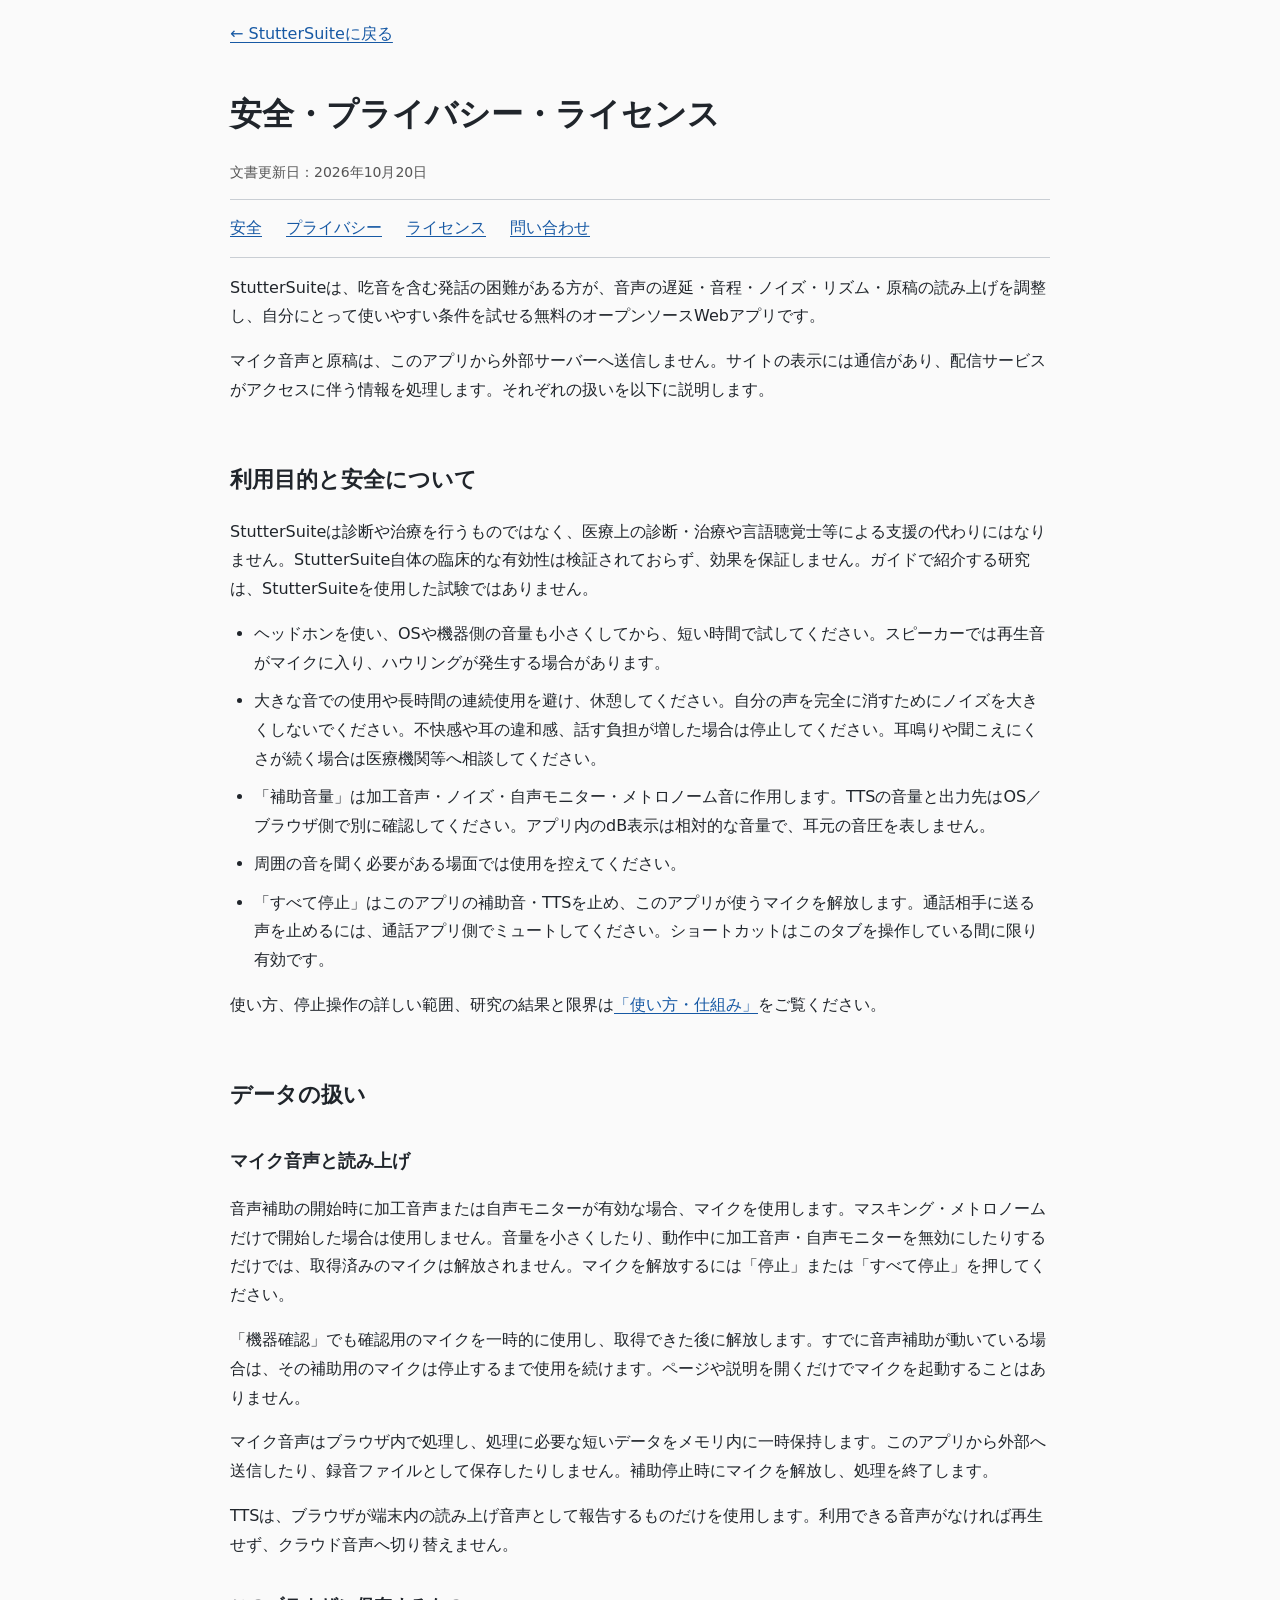
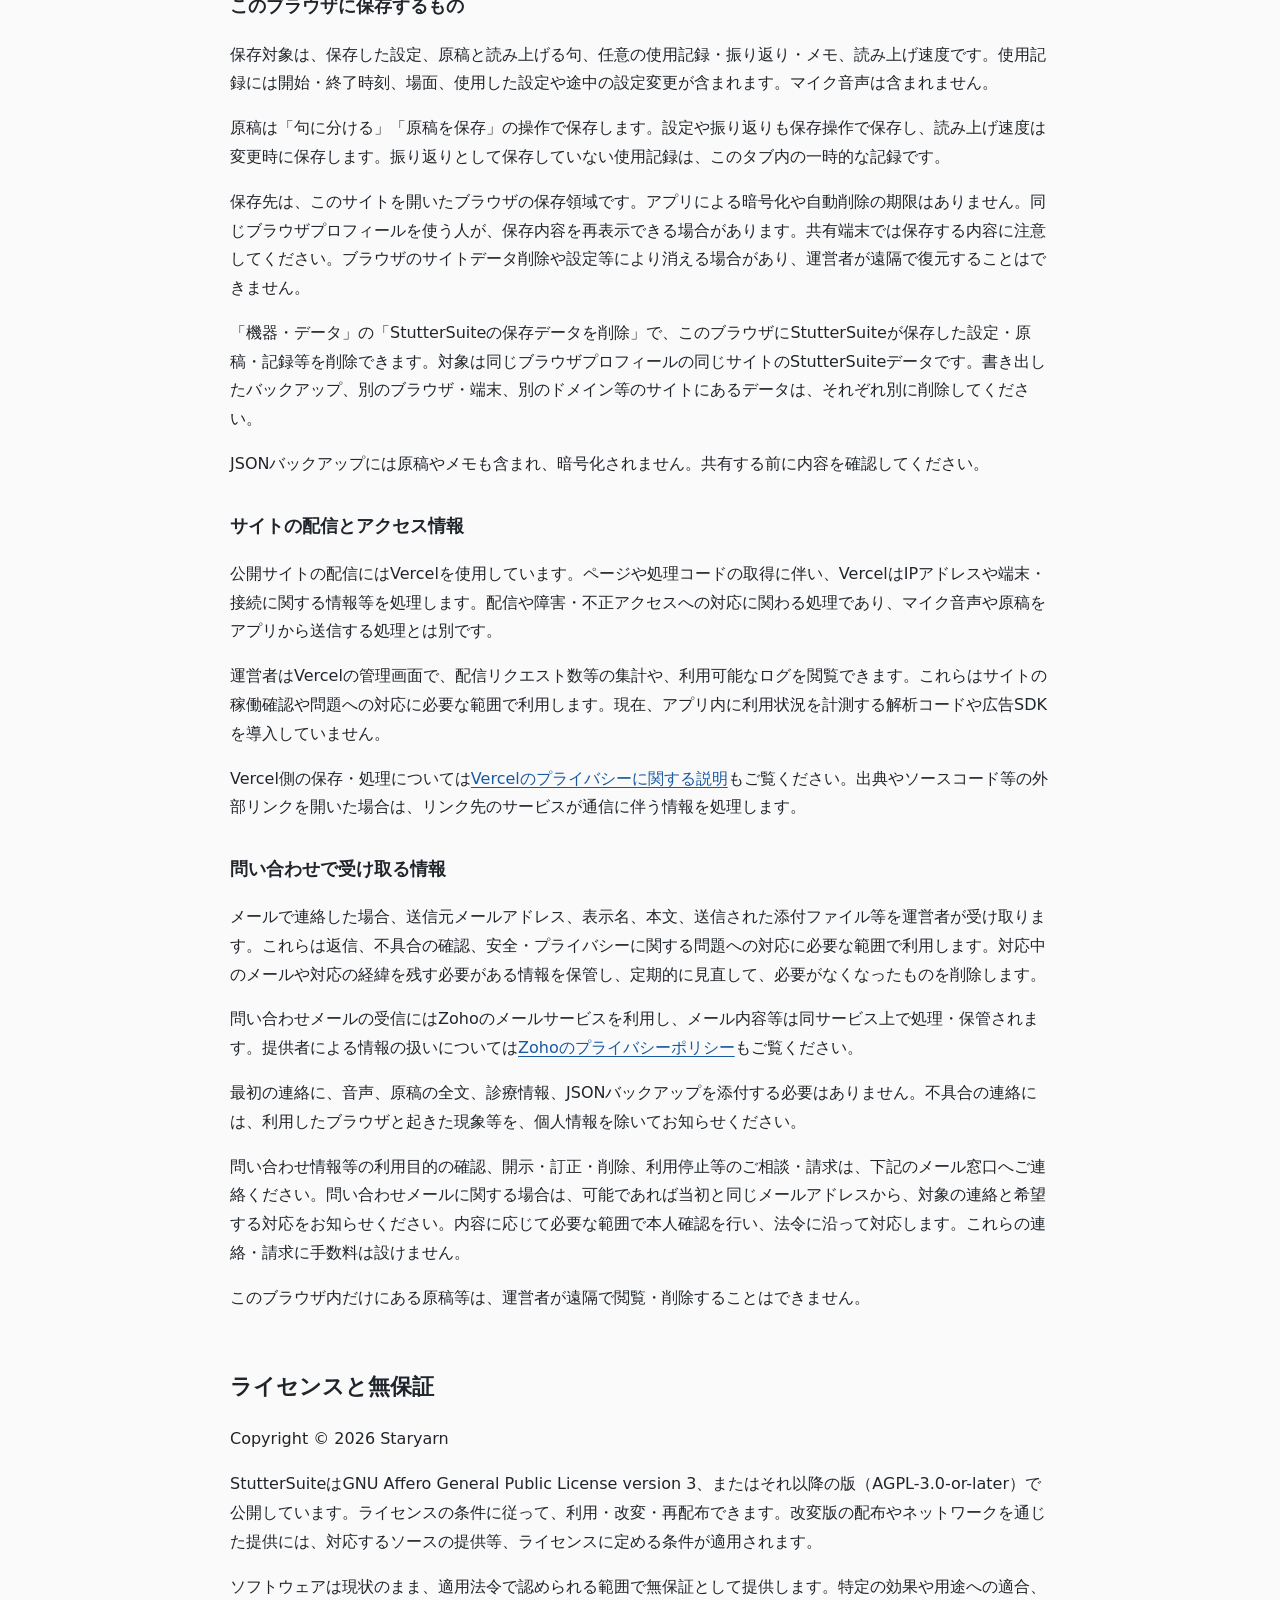
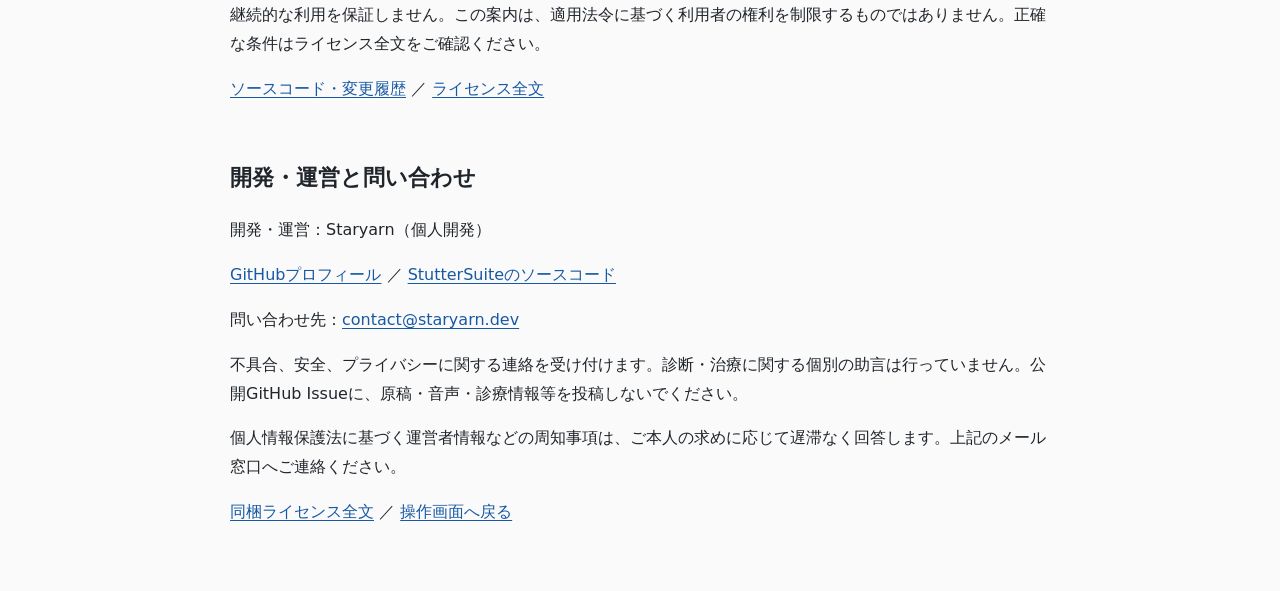
==== about.html @ b115520c "Add safety, privacy and license notices with clear volume guidance" ====
<!doctype html><!-- SPDX-License-Identifier: AGPL-3.0-or-later -->
<html lang="ja">
<head><meta charset="utf-8"><meta name="viewport" content="width=device-width, initial-scale=1"><title>安全・プライバシー・ライセンス | StutterSuite</title><link rel="stylesheet" href="about.css"></head>
<body><a class="skip" href="#main">本文へ移動</a><header><a href="index.html">← StutterSuiteに戻る</a></header>
<main id="main"><h1>安全・プライバシー・ライセンス</h1><p class="updated">文書更新日：2026年10月20日</p>
<nav aria-label="このページの目次"><a href="#safety">安全</a><a href="#privacy">プライバシー</a><a href="#license">ライセンス</a><a href="#contact">問い合わせ</a></nav>
<p>StutterSuiteは、吃音を含む発話の困難がある方が、音声の遅延・音程・ノイズ・リズム・原稿の読み上げを調整し、自分にとって使いやすい条件を試せる無料のオープンソースWebアプリです。</p>
<p>マイク音声と原稿は、このアプリから外部サーバーへ送信しません。サイトの表示には通信があり、配信サービスがアクセスに伴う情報を処理します。それぞれの扱いを以下に説明します。</p>
<h2 id="safety">利用目的と安全について</h2>
<p>StutterSuiteは診断や治療を行うものではなく、医療上の診断・治療や言語聴覚士等による支援の代わりにはなりません。StutterSuite自体の臨床的な有効性は検証されておらず、効果を保証しません。ガイドで紹介する研究は、StutterSuiteを使用した試験ではありません。</p>
<ul><li>ヘッドホンを使い、OSや機器側の音量も小さくしてから、短い時間で試してください。スピーカーでは再生音がマイクに入り、ハウリングが発生する場合があります。</li><li>大きな音での使用や長時間の連続使用を避け、休憩してください。自分の声を完全に消すためにノイズを大きくしないでください。不快感や耳の違和感、話す負担が増した場合は停止してください。耳鳴りや聞こえにくさが続く場合は医療機関等へ相談してください。</li><li>「補助音量」は加工音声・ノイズ・自声モニター・メトロノーム音に作用します。TTSの音量と出力先はOS／ブラウザ側で別に確認してください。アプリ内のdB表示は相対的な音量で、耳元の音圧を表しません。</li><li>周囲の音を聞く必要がある場面では使用を控えてください。</li><li>「すべて停止」はこのアプリの補助音・TTSを止め、このアプリが使うマイクを解放します。通話相手に送る声を止めるには、通話アプリ側でミュートしてください。ショートカットはこのタブを操作している間に限り有効です。</li></ul>
<p>使い方、停止操作の詳しい範囲、研究の結果と限界は<a href="index.html#guide-start">「使い方・仕組み」</a>をご覧ください。</p>
<h2 id="privacy">データの扱い</h2>
<h3>マイク音声と読み上げ</h3>
<p>音声補助の開始時に加工音声または自声モニターが有効な場合、マイクを使用します。マスキング・メトロノームだけで開始した場合は使用しません。音量を小さくしたり、動作中に加工音声・自声モニターを無効にしたりするだけでは、取得済みのマイクは解放されません。マイクを解放するには「停止」または「すべて停止」を押してください。</p>
<p>「機器確認」でも確認用のマイクを一時的に使用し、取得できた後に解放します。すでに音声補助が動いている場合は、その補助用のマイクは停止するまで使用を続けます。ページや説明を開くだけでマイクを起動することはありません。</p>
<p>マイク音声はブラウザ内で処理し、処理に必要な短いデータをメモリ内に一時保持します。このアプリから外部へ送信したり、録音ファイルとして保存したりしません。補助停止時にマイクを解放し、処理を終了します。</p>
<p>TTSは、ブラウザが端末内の読み上げ音声として報告するものだけを使用します。利用できる音声がなければ再生せず、クラウド音声へ切り替えません。</p>
<h3>このブラウザに保存するもの</h3>
<p>保存対象は、保存した設定、原稿と読み上げる句、任意の使用記録・振り返り・メモ、読み上げ速度です。使用記録には開始・終了時刻、場面、使用した設定や途中の設定変更が含まれます。マイク音声は含まれません。</p>
<p>原稿は「句に分ける」「原稿を保存」の操作で保存します。設定や振り返りも保存操作で保存し、読み上げ速度は変更時に保存します。振り返りとして保存していない使用記録は、このタブ内の一時的な記録です。</p>
<p>保存先は、このサイトを開いたブラウザの保存領域です。アプリによる暗号化や自動削除の期限はありません。同じブラウザプロフィールを使う人が、保存内容を再表示できる場合があります。共有端末では保存する内容に注意してください。ブラウザのサイトデータ削除や設定等により消える場合があり、運営者が遠隔で復元することはできません。</p>
<p>「機器・データ」の「StutterSuiteの保存データを削除」で、このブラウザにStutterSuiteが保存した設定・原稿・記録等を削除できます。対象は同じブラウザプロフィールの同じサイトのStutterSuiteデータです。書き出したバックアップ、別のブラウザ・端末、別のドメイン等のサイトにあるデータは、それぞれ別に削除してください。</p>
<p>JSONバックアップには原稿やメモも含まれ、暗号化されません。共有する前に内容を確認してください。</p>
<h3>サイトの配信とアクセス情報</h3>
<p>公開サイトの配信にはVercelを使用しています。ページや処理コードの取得に伴い、VercelはIPアドレスや端末・接続に関する情報等を処理します。配信や障害・不正アクセスへの対応に関わる処理であり、マイク音声や原稿をアプリから送信する処理とは別です。</p>
<p>運営者はVercelの管理画面で、配信リクエスト数等の集計や、利用可能なログを閲覧できます。これらはサイトの稼働確認や問題への対応に必要な範囲で利用します。現在、アプリ内に利用状況を計測する解析コードや広告SDKを導入していません。</p>
<p>Vercel側の保存・処理については<a href="https://vercel.com/legal/privacy-notice">Vercelのプライバシーに関する説明</a>もご覧ください。出典やソースコード等の外部リンクを開いた場合は、リンク先のサービスが通信に伴う情報を処理します。</p>
<h3>問い合わせで受け取る情報</h3>
<p>メールで連絡した場合、送信元メールアドレス、表示名、本文、送信された添付ファイル等を運営者が受け取ります。これらは返信、不具合の確認、安全・プライバシーに関する問題への対応に必要な範囲で利用します。対応中のメールや対応の経緯を残す必要がある情報を保管し、定期的に見直して、必要がなくなったものを削除します。</p>
<p>問い合わせメールの受信にはZohoのメールサービスを利用し、メール内容等は同サービス上で処理・保管されます。提供者による情報の扱いについては<a href="https://www.zoho.com/privacy.html">Zohoのプライバシーポリシー</a>もご覧ください。</p>
<p>最初の連絡に、音声、原稿の全文、診療情報、JSONバックアップを添付する必要はありません。不具合の連絡には、利用したブラウザと起きた現象等を、個人情報を除いてお知らせください。</p>
<p>問い合わせ情報等の利用目的の確認、開示・訂正・削除、利用停止等のご相談・請求は、下記のメール窓口へご連絡ください。問い合わせメールに関する場合は、可能であれば当初と同じメールアドレスから、対象の連絡と希望する対応をお知らせください。内容に応じて必要な範囲で本人確認を行い、法令に沿って対応します。これらの連絡・請求に手数料は設けません。</p>
<p>このブラウザ内だけにある原稿等は、運営者が遠隔で閲覧・削除することはできません。</p>
<h2 id="license">ライセンスと無保証</h2>
<p>Copyright © 2026 Staryarn</p>
<p>StutterSuiteはGNU Affero General Public License version 3、またはそれ以降の版（AGPL-3.0-or-later）で公開しています。ライセンスの条件に従って、利用・改変・再配布できます。改変版の配布やネットワークを通じた提供には、対応するソースの提供等、ライセンスに定める条件が適用されます。</p>
<p>ソフトウェアは現状のまま、適用法令で認められる範囲で無保証として提供します。特定の効果や用途への適合、継続的な利用を保証しません。この案内は、適用法令に基づく利用者の権利を制限するものではありません。正確な条件はライセンス全文をご確認ください。</p>
<p><a href="https://github.com/staryarn/stuttersuite-oss">ソースコード・変更履歴</a> ／ <a href="https://github.com/staryarn/stuttersuite-oss/blob/main/LICENSE">ライセンス全文</a></p>
<h2 id="contact">開発・運営と問い合わせ</h2>
<p>開発・運営：Staryarn（個人開発）</p>
<p><a href="https://github.com/staryarn">GitHubプロフィール</a> ／ <a href="https://github.com/staryarn/stuttersuite-oss">StutterSuiteのソースコード</a></p>
<p>問い合わせ先：<a href="mailto:contact@staryarn.dev">contact@staryarn.dev</a></p>
<p>不具合、安全、プライバシーに関する連絡を受け付けます。診断・治療に関する個別の助言は行っていません。公開GitHub Issueに、原稿・音声・診療情報等を投稿しないでください。</p>
<p>個人情報保護法に基づく運営者情報などの周知事項は、ご本人の求めに応じて遅滞なく回答します。上記のメール窓口へご連絡ください。</p>
<p><a href="LICENSE">同梱ライセンス全文</a> ／ <a href="index.html">操作画面へ戻る</a></p></main></body></html>
---- about.css ----
/* SPDX-License-Identifier: AGPL-3.0-or-later */
:root{color-scheme:light dark;font-family:system-ui,-apple-system,"Segoe UI",sans-serif;line-height:1.8;background:#fafafa;color:#20252b}
*{box-sizing:border-box}body{margin:0}header,main{width:min(100% - 32px,820px);margin:auto}header{padding:20px 0 8px}main{padding:12px 0 48px}h1{font-size:clamp(1.5rem,4vw,2rem);line-height:1.5}h2{font-size:1.4rem;margin-top:2.4em;scroll-margin-top:20px}h3{font-size:1.1rem;margin-top:1.8em}a{color:#1759a4;text-underline-offset:3px;overflow-wrap:anywhere}a:focus-visible{outline:3px solid #b06b00;outline-offset:4px}p,li{overflow-wrap:anywhere}li{margin:.6em 0}ul{padding-left:1.5em}nav{display:flex;gap:12px 24px;flex-wrap:wrap;border-block:1px solid #c9ced4;padding:14px 0}.updated{font-size:.875rem;color:#555}.skip{position:absolute;left:-9999px}.skip:focus{position:fixed;left:16px;top:8px;background:#fff;padding:8px;z-index:1}
@media(prefers-color-scheme:dark){:root{background:#1b1b1b;color:#eee}a{color:#a9cfff}.updated{color:#bbb}.skip:focus{background:#222}nav{border-color:#555}}
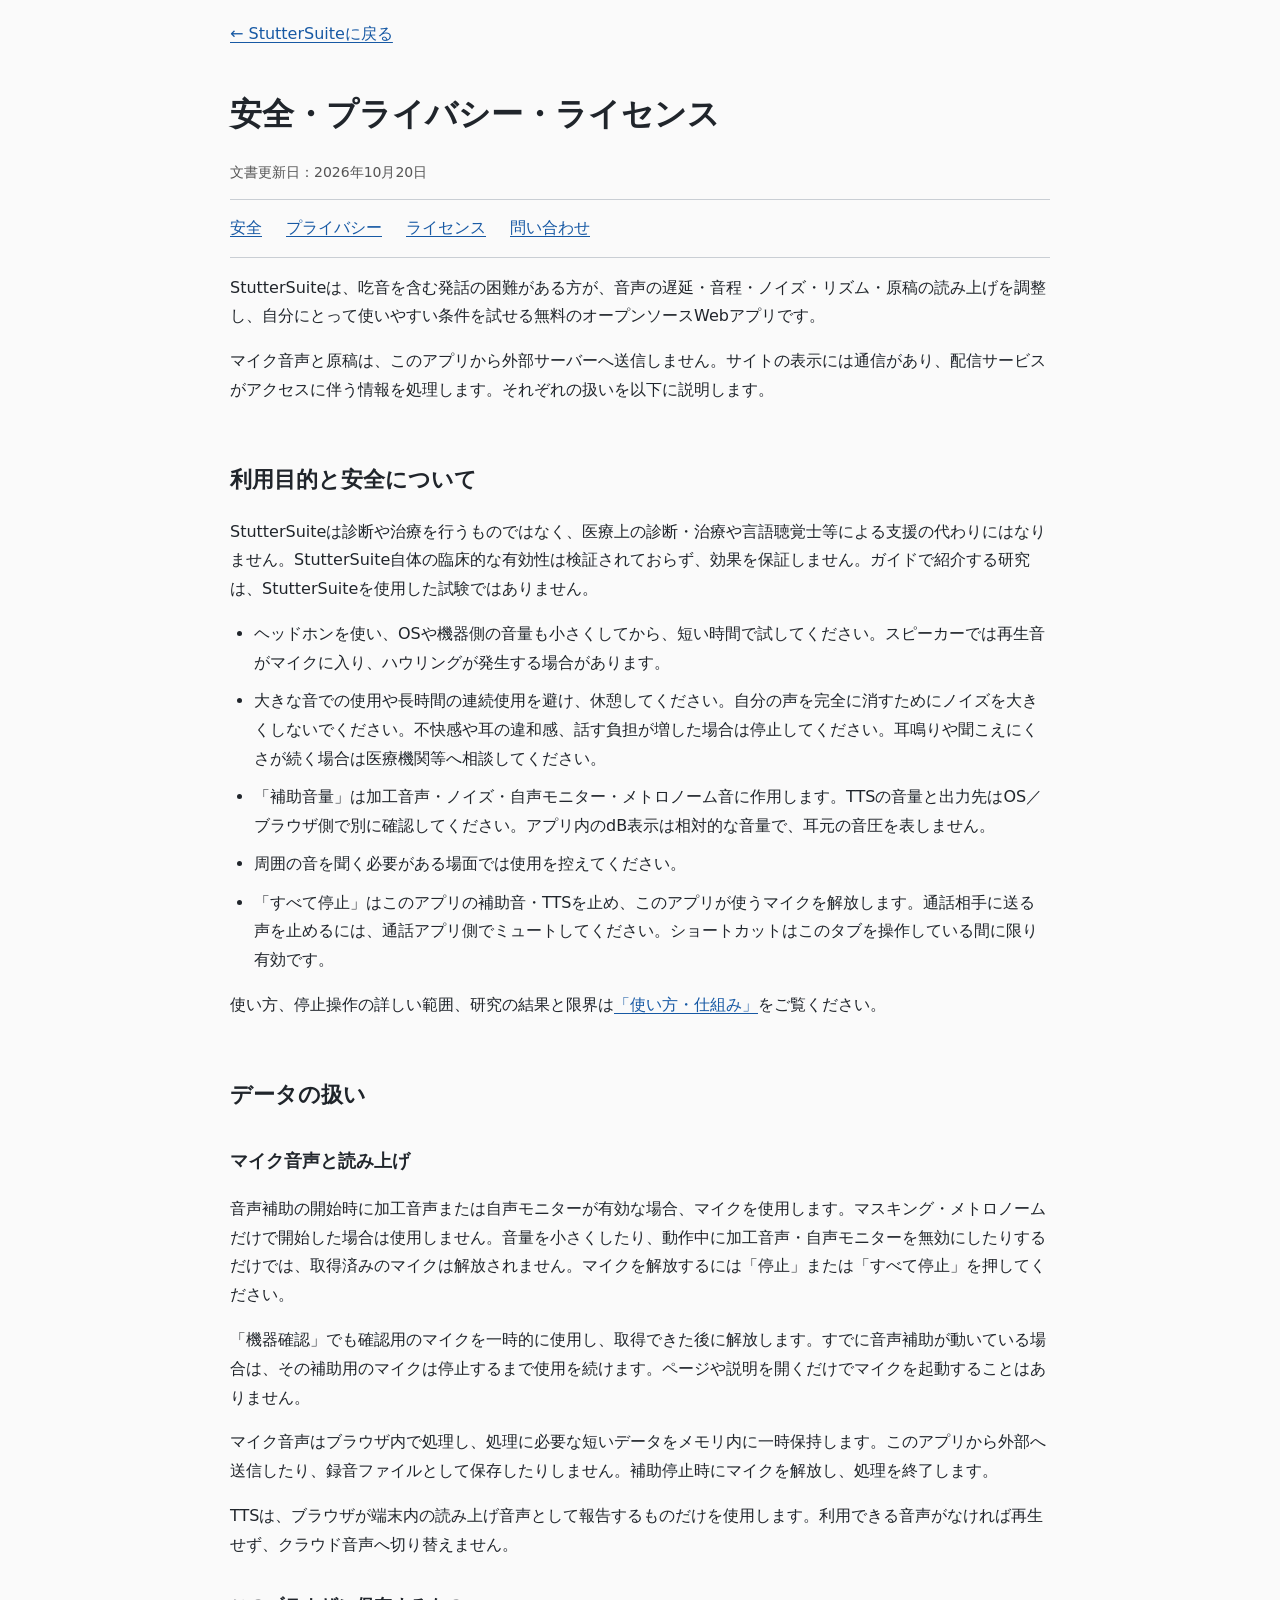
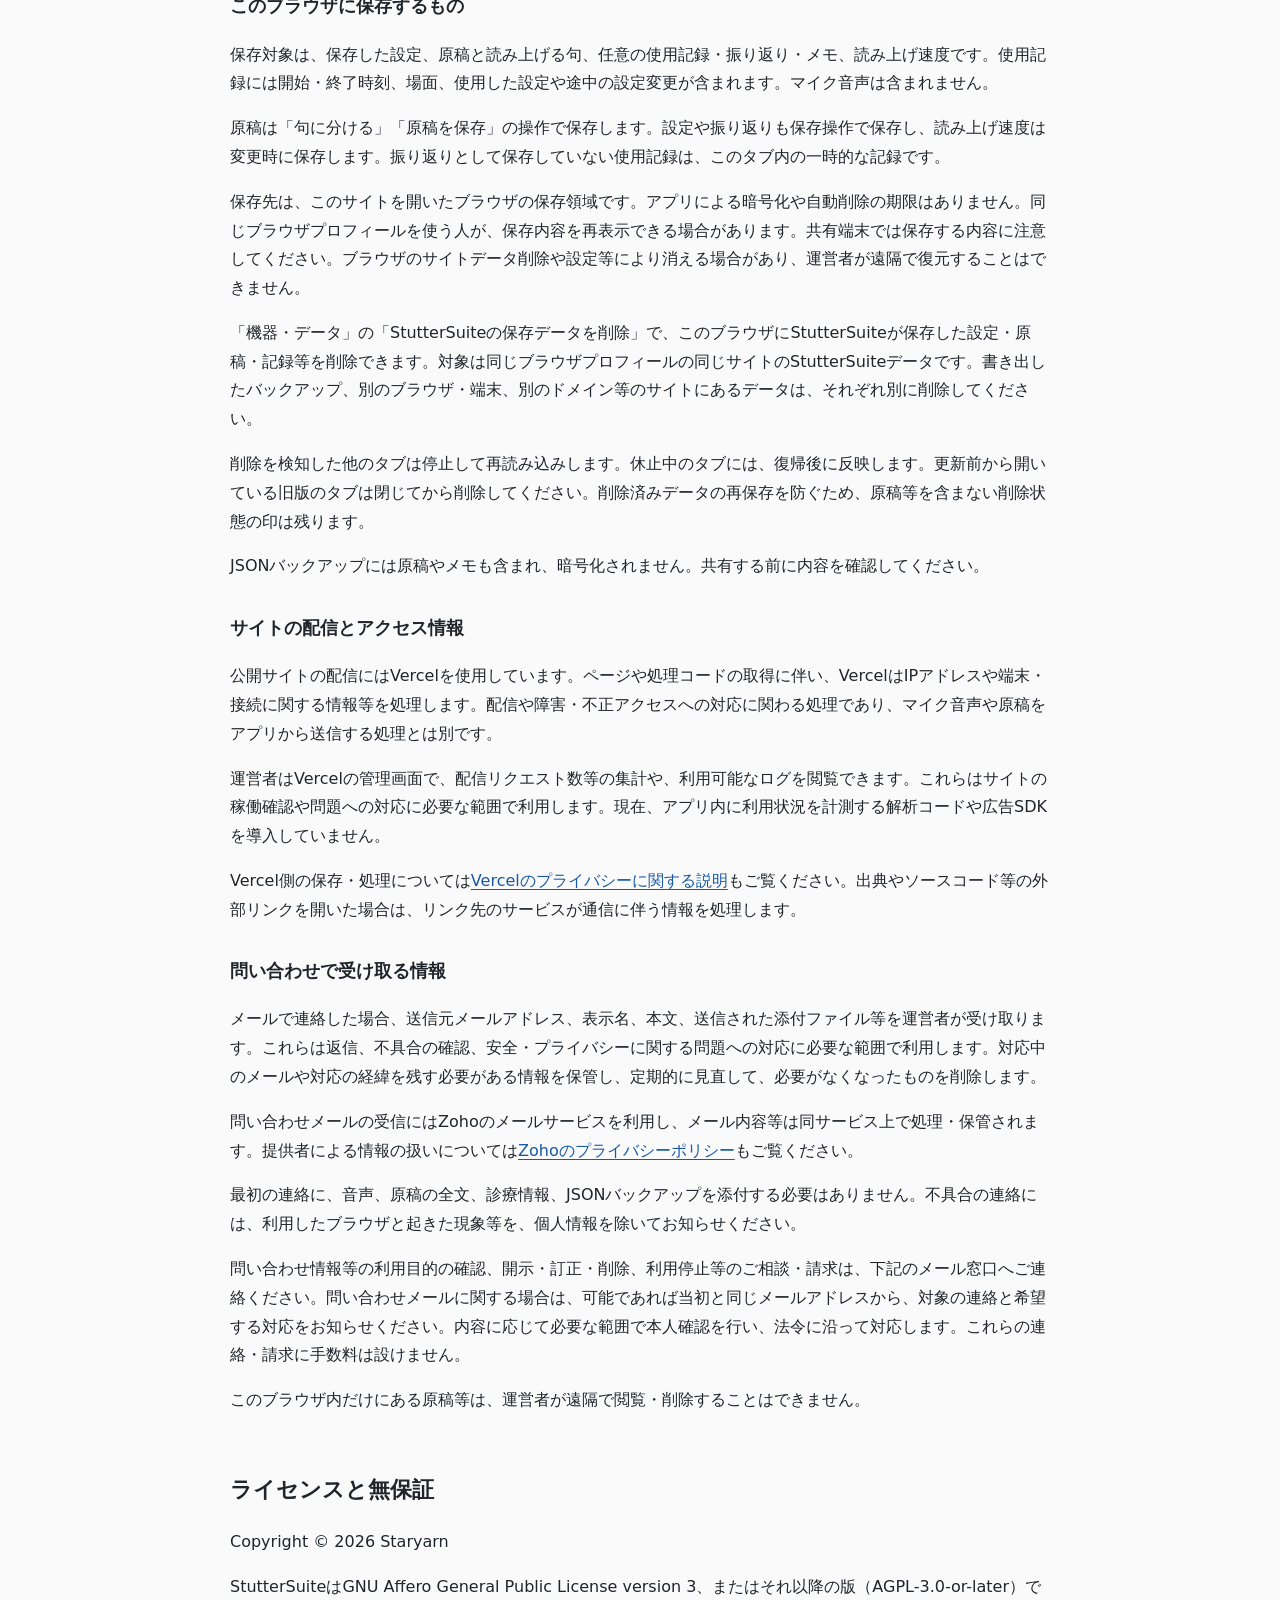
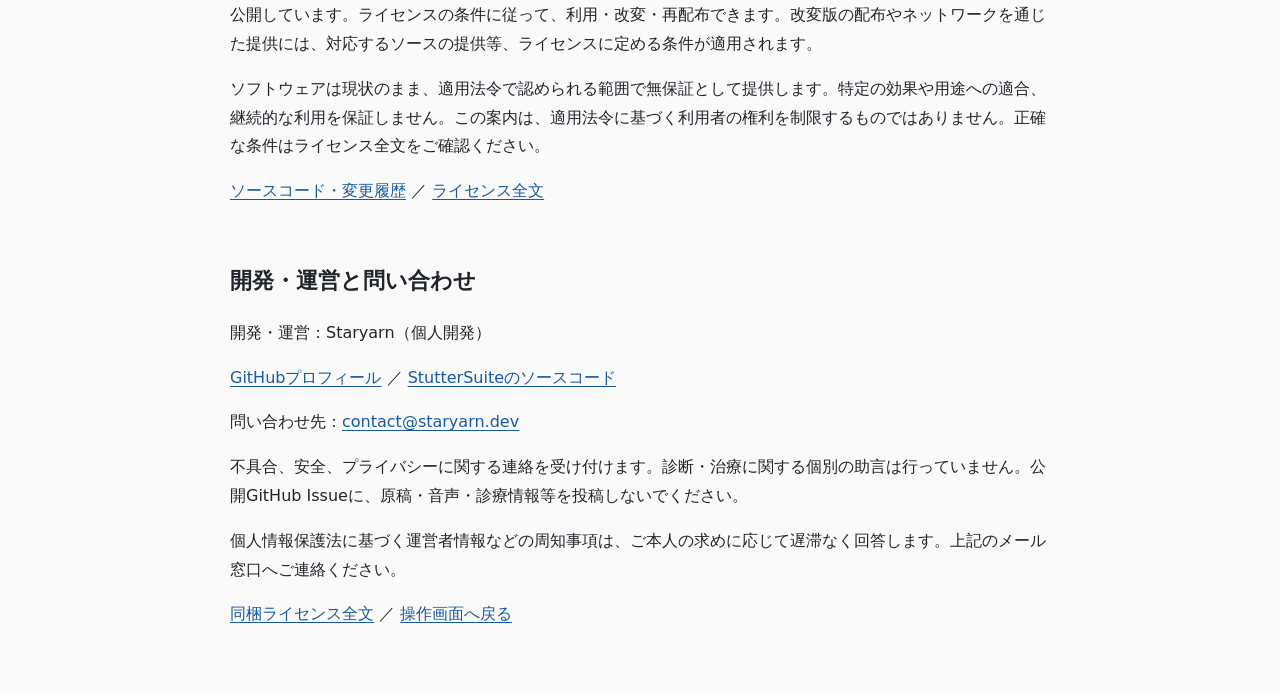
==== commit 95fc1caa: "Serialize saves and deletion to reject stale tab and import data" ====
--- a/about.html
+++ b/about.html
@@ -21,7 +21,7 @@
 <p>原稿は「句に分ける」「原稿を保存」の操作で保存します。設定や振り返りも保存操作で保存し、読み上げ速度は変更時に保存します。振り返りとして保存していない使用記録は、このタブ内の一時的な記録です。</p>
 <p>保存先は、このサイトを開いたブラウザの保存領域です。アプリによる暗号化や自動削除の期限はありません。同じブラウザプロフィールを使う人が、保存内容を再表示できる場合があります。共有端末では保存する内容に注意してください。ブラウザのサイトデータ削除や設定等により消える場合があり、運営者が遠隔で復元することはできません。</p>
 <p>「機器・データ」の「StutterSuiteの保存データを削除」で、このブラウザにStutterSuiteが保存した設定・原稿・記録等を削除できます。対象は同じブラウザプロフィールの同じサイトのStutterSuiteデータです。書き出したバックアップ、別のブラウザ・端末、別のドメイン等のサイトにあるデータは、それぞれ別に削除してください。</p>
-<p>JSONバックアップには原稿やメモも含まれ、暗号化されません。共有する前に内容を確認してください。</p>
+<p>削除を検知した他のタブは停止して再読み込みします。休止中のタブには、復帰後に反映します。更新前から開いている旧版のタブは閉じてから削除してください。削除済みデータの再保存を防ぐため、原稿等を含まない削除状態の印は残ります。</p><p>JSONバックアップには原稿やメモも含まれ、暗号化されません。共有する前に内容を確認してください。</p>
 <h3>サイトの配信とアクセス情報</h3>
 <p>公開サイトの配信にはVercelを使用しています。ページや処理コードの取得に伴い、VercelはIPアドレスや端末・接続に関する情報等を処理します。配信や障害・不正アクセスへの対応に関わる処理であり、マイク音声や原稿をアプリから送信する処理とは別です。</p>
 <p>運営者はVercelの管理画面で、配信リクエスト数等の集計や、利用可能なログを閲覧できます。これらはサイトの稼働確認や問題への対応に必要な範囲で利用します。現在、アプリ内に利用状況を計測する解析コードや広告SDKを導入していません。</p>
